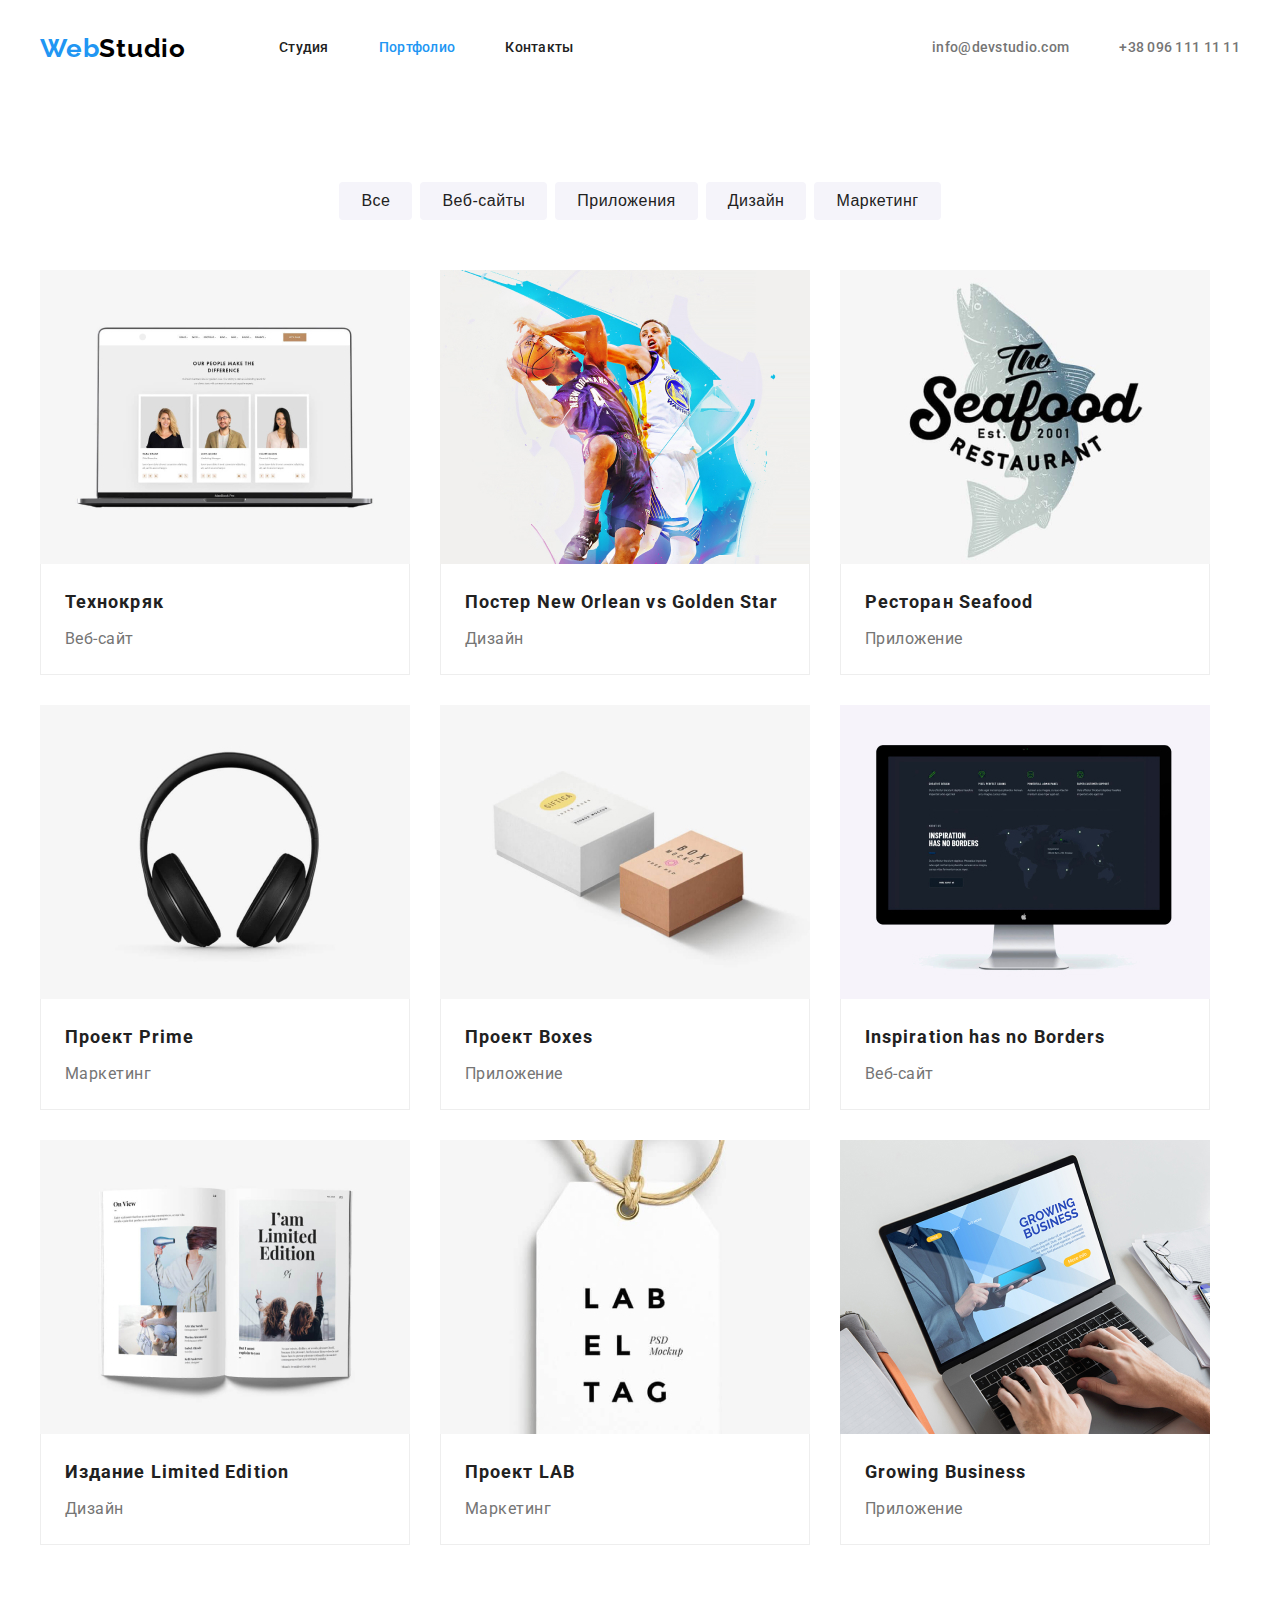
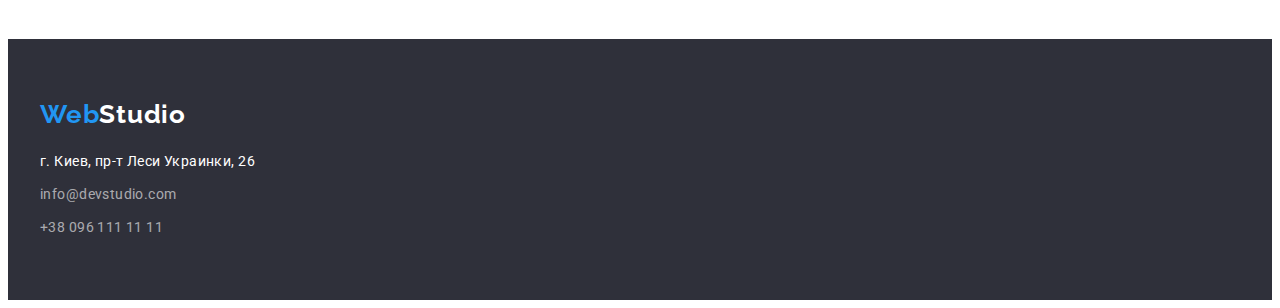
==== portfolio.html @ 3b8f2c36 "Добавляет HTML, CSS" ====
<!DOCTYPE html>
<html lang="ru">

<head>
    <meta charset="UTF-8">
    <meta name="viewport" content="width=device-width, initial-scale=1.0">
    <title>Студия</title>
    <link rel="stylesheet" href="https://cdnjs.cloudflare.com/ajax/libs/modern-normalize/1.0.0/modern-normalize.min.css"
        integrity="sha512-ISS7cAi1PEhQ8jnbJpJZMd29NlhNj4AWYyLOSp2CE/CsHxTCu+r+t0D2yoJudVrd0/8fTVPUVDzY5Tvli75u/g=="
        crossorigin="anonymous" />
    <link rel="preconnect" href="https://fonts.gstatic.com">
    <link href="https://fonts.googleapis.com/css2?family=Raleway:wght@700&family=Roboto:wght@400;500;700;900&display=swap"
        rel="stylesheet">
    <link rel="stylesheet" href="./style/style.css">
</head>

<body>
    <header class="header">
        <div class="container header-main">
            <!-- Навигация -->
            <nav class="menu">
                <a href="#" lang="en" class="logo"><span>Web</span>Studio</a>
                <ul class="site-nav list-no-style">
                    <li class="site-nav-item"><a href="./index.html" class="link">Студия</a></li>
                    <li class="site-nav-item"><a href="./portfolio.html" class="link link-visited">Портфолио</a></li>
                    <li class="site-nav-item"><a href="#" class="link">Контакты</a></li>
                </ul>
            </nav>
            <!-- Контакты -->
            <ul class="contacts-nav list-no-style">
                <li><a href="mailto:info@devstudio.com">info@devstudio.com</a></li>
                <li><a href="tel:+380961111111">+38 096 111 11 11</a></li>
            </ul>
        </div>
    </header>
    <main>
        <section class="portfolio">
            <div class="container">
                <h1 hidden>Портфолио</h1>
                <ul class="list-no-style portfolio-items">
                    <li class="portfolio-items-button"><button type="button" class="portfolio-btn">Все</button></li>
                    <li class="portfolio-items-button"><button type="button" class="portfolio-btn">Веб-сайты</button></li>
                    <li class="portfolio-items-button"><button type="button" class="portfolio-btn">Приложения</button></li>
                    <li class="portfolio-items-button"><button type="button" class="portfolio-btn">Дизайн</button></li>
                    <li class="portfolio-items-button"><button type="button" class="portfolio-btn">Маркетинг</button></li>
                </ul>
                <ul class="list-no-style portfolio-box">
                    <li class="portfolio-list">
                        <a href="#">
                            <img src="./images/portfolio/portfolio-1.jpg" alt="Технокряк" width="370" height="294">
                            <div class="portfolio-box-aside">
                                <h2 class="portfolio-list-title">Технокряк</h2>
                                <p class="portfolio-list-text">Веб-сайт</p>
                            </div>
                        </a>
                    </li>
                    <li class="portfolio-list">
                        <a href="#">
                            <img src="./images/portfolio/portfolio-2.jpg" alt="Постер New Orlean vs Golden Star" width="370" height="294">
                            <div class="portfolio-box-aside">
                                <h2 class="portfolio-list-title">Постер New Orlean vs Golden Star</h2>
                                <p class="portfolio-list-text">Дизайн</p>
                            </div>
                        </a>
                    </li>
                    <li class="portfolio-list">
                        <a href="#">
                            <img src="./images/portfolio/portfolio-3.jpg" alt="Ресторан Seafood" width="370" height="294">
                            <div class="portfolio-box-aside">
                                <h2 class="portfolio-list-title">Ресторан Seafood</h2>
                                <p class="portfolio-list-text">Приложение</p>
                            </div>
                        </a>
                    </li>
                    <li class="portfolio-list">
                        <a href="#">
                            <img src="./images/portfolio/portfolio-4.jpg" alt="Проект Prime" width="370" height="294">
                            <div class="portfolio-box-aside">
                                <h2 class="portfolio-list-title">Проект Prime</h2>
                                <p class="portfolio-list-text">Маркетинг</p>
                            </div>
                        </a>
                    </li>
                    <li class="portfolio-list">
                        <a href="#">
                            <img src="./images/portfolio/portfolio-5.jpg" alt="Проект Boxes" width="370" height="294">
                            <div class="portfolio-box-aside">
                                <h2 class="portfolio-list-title">Проект Boxes</h2>
                                <p class="portfolio-list-text">Приложение</p>
                            </div>
                        </a>
                    </li>
                    <li class="portfolio-list">
                        <a href="#">
                            <img src="./images/portfolio/portfolio-6.jpg" alt="Inspiration has no Borders" width="370" height="294">
                            <div class="portfolio-box-aside">
                                <h2 class="portfolio-list-title">Inspiration has no Borders</h2>
                                <p class="portfolio-list-text">Веб-сайт</p>
                            </div>
                        </a>
                    </li>
                    <li class="portfolio-list">
                        <a href="#">
                            <img src="./images/portfolio/portfolio-7.jpg" alt="Издание Limited Edition" width="370" height="294">
                            <div class="portfolio-box-aside">
                                <h2 class="portfolio-list-title">Издание Limited Edition</h2>
                                <p class="portfolio-list-text">Дизайн</p>
                            </div>
                        </a>
                    </li>
                    <li class="portfolio-list">
                        <a href="#">
                            <img src="./images/portfolio/portfolio-8.jpg" alt="Проект LAB" width="370" height="294">
                            <div class="portfolio-box-aside">
                                <h2 class="portfolio-list-title">Проект LAB</h2>
                                <p class="portfolio-list-text">Маркетинг</p>
                            </div>
                        </a>
                    </li>
                    <li class="portfolio-list">
                        <a href="#">
                            <img src="./images/portfolio/portfolio-9.jpg" alt="Growing Business" width="370" height="294">
                            <div class="portfolio-box-aside">
                                <h2 class="portfolio-list-title">Growing Business</h2>
                                <p class="portfolio-list-text">Приложение</p>
                            </div>
                        </a>
                    </li>
                </ul>
            </div>
        </section>
    </main>
    <footer class="footer">
        <div class="container">
            <a href="#" lang="en" class="logo logo-white"><span>Web</span>Studio</a>
            <!-- контакты -->
            <address class="address">г. Киев, пр-т Леси Украинки, 26</address>
            <ul class="footer-contacts list-no-style">
                <li><a href="mailto:info@devstudio.com">info@devstudio.com</a></li>
                <li><a href="tel:+380961111111">+38 096 111 11 11</a></li>
            </ul>
        </div>
    </footer>
</body>

</html>
---- style/style.css ----
/* цвет вторичного текста #212121;*/
/* цвет основного текста #757575; */
/* цвет акцент #2196F3; */
/* Черный #000000 */
/* Белый #FFFFFF; */
/* контакты в подвале rgba(255, 255, 255, 0.6); */
/* основной цвет фона #E5E5E5; */
/* вторичный цвет фона #F5F4FA;*/
/* цвет фона подвала и банера #2F303A; */
:root {
  --hover-color: #2196f3;
  --text-color: #757575;
  --main-background-color: #ffffff;
  --logo-color: #000000;
  --title-color: #212121;
  --color-white: #ffffff;
  --banner-background-color: #2f303a;
  --commands-background-color: #f5f4fa;
  --footer-contacts-color: rgba(255, 255, 255, 0.6);
  --portfolio-item-border-color: #eeeeee;
  --main-family: 'Roboto', sans-serif;
  --logo-faily: 'Raleway', sans-serif;
}
/* -------------------------COMPONENTS------------------------- */
body {
  font-family: var(--main-family);
  font-style: normal;
  font-weight: 400;
  font-size: 14px;
  line-height: 1.71;
  letter-spacing: 0.03em;
  color: var(--text-color);
  background-color: var(--main-background-color);
}
.list-no-style {
  list-style: none;
  margin: 0;
  padding: 0;
}
a {
  text-decoration: none;
}

.container {
  width: 1200px;
  margin-right: auto;
  margin-left: auto;
  padding-left: 15px;
  padding-right: 15px;
}

img {
  display: block;
  max-width: 100%;
  height: auto;
}
/* -------------------------/COMPONENTS------------------------- */

/* -------------------------HEADER------------------------------ */
/* -----header-components----- */
.menu,
.site-nav,
.header-main {
  display: flex;
}
.header-main {
  justify-content: space-between;
  align-items: center;
}
.header-main .menu {
  align-items: center;
}
.site-nav .site-nav-item:not(:last-child) {
  margin-right: 50px;
}
/* -----/header-components----- */
/* ------site logo------ */
.logo {
  margin-right: 93px;

  font-family: var(--logo-faily);
  font-weight: 700;
  font-size: 26px;
  line-height: 1.19;
  letter-spacing: 0.03em;
  color: var(--logo-color);
}
.logo span {
  color: var(--hover-color);
}

/* ------site nav------*/
.site-nav .link {
  display: block;
  color: var(--title-color);
}
.contacts-nav {
  display: flex;
}
.contacts-nav li:not(:last-child) {
  margin-right: 50px;
}
.site-nav .link,
.contacts-nav a {
  padding: 32px 0;
  font-weight: 500;
  line-height: 1.14;
  letter-spacing: 0.02em;
}

.site-nav .link:hover,
.site-nav .link:active,
.site-nav .link:focus {
  color: var(--hover-color);
}

.site-nav .link-visited {
  color: var(--hover-color);
}

/* -----style contacts----- */
.contacts-nav a {
  color: var(--text-color);
}

.contacts-nav a:hover,
.contacts-nav a:active,
.contacts-nav a:focus {
  color: var(--hover-color);
}

/* -------------------------/HEADER------------------------------ */

/* -------------------------STUDIO------------------------------- */
/* -----banner----- */
.banner {
  padding: 200px 0;
  background-color: var(--banner-background-color);
  text-align: center;
}

.banner .container-content {
  max-width: 696px;
  margin-right: auto;
  margin-left: auto;
}
.banner-title {
  margin-top: 0;
  margin-bottom: 30px;

  font-weight: 900;
  font-size: 44px;
  line-height: 1.36;
  letter-spacing: 0.06em;
  text-transform: uppercase;
  color: var(--color-white);
}

.banner-btn {
  width: 200px;
  height: 50px;
  border-radius: 4px;
  box-shadow: 0px 4px 4px rgba(0, 0, 0, 0.15);
  border-color: transparent;

  font-weight: 700;
  font-size: 16px;
  line-height: 1.88;
  text-align: center;
  letter-spacing: 0.06em;
  color: var(--color-white);
  background-color: var(--hover-color);
}

/* -----преимущества----- */
.advantages {
  padding: 94px 0;
}
.advantages-list {
  display: flex;
  justify-content: space-between;
}
.advantages-list li {
  width: 270px;
}
.advantages h3 {
  margin-top: 0;
  margin-bottom: 10;

  font-weight: 700;
  font-size: 14px;
  line-height: 1.14;
  letter-spacing: 0.03em;
  text-transform: uppercase;
  color: var(--title-color);
}
.advantages p {
  margin-bottom: 0;
  margin-top: 0;
  color: var(--text-color);
}

/* -----чем занимаемся----- */
.lessons {
  padding-bottom: 94px;
}
.lessons-title,
.comands-title {
  margin-top: 0;
  margin-bottom: 50px;

  font-weight: 700;
  font-size: 36px;
  line-height: 1.17;
  text-align: center;
  letter-spacing: 0.03em;
  color: var(--title-color);
}
.lessons-site {
  display: flex;
  justify-content: space-between;
}

/* -----commands (команда)----- */
.comands {
  padding-bottom: 94px;
  padding-top: 94px;
  background-color: var(--commands-background-color);
}
.comands .comands-list {
  display: flex;
  justify-content: space-between;
}
.comands .comands-list > li {
  box-shadow: 0px 1px 3px rgba(0, 0, 0, 0.12), 0px 1px 1px rgba(0, 0, 0, 0.14),
    0px 2px 1px rgba(0, 0, 0, 0.2);
  border-radius: 4px;
  background: var(--color-white);
}

.comands .commands-container {
  padding: 30px;
  text-align: center;
}

.comands h3 {
  font-weight: 500;
  color: var(--title-color);
}
.comands h3,
.comands p {
  margin-top: 0;
  margin-bottom: 0;

  font-size: 16px;
  line-height: 1.19;
  letter-spacing: 0.03em;
}
.comands .subtitle {
  margin-bottom: 10px;
}
/* -------------------------/STUDIO------------------------------- */

/* ------------------------PORTFOLIO------------------------------ */
/* ----portfolio-companents----- */
.portfolio {
  padding: 94px 0;
}
.portfolio .portfolio-items {
  display: flex;
  justify-content: center;
  margin-bottom: 50px;
}

/* ---------portfolio button--------- */
.portfolio .portfolio-items-button:not(:last-child) {
  margin-right: 8px;
}
.portfolio .portfolio-btn {
  padding: 6px 22px;
  border-radius: 4px;
  border: var(--commands-background-color);

  font-style: normal;
  font-weight: 500;
  font-size: 16px;
  line-height: 1.63;
  letter-spacing: 0.03em;
  color: var(--title-color);
  background-color: var(--commands-background-color);
}
.portfolio .portfolio-btn:hover,
.portfolio .portfolio-btn:active,
.portfolio .portfolio-btn:focus {
  background-color: var(--hover-color);
  color: var(--color-white);
  border: var(--hover-color);
  box-shadow: 0px 3px 1px rgba(0, 0, 0, 0.1), 0px 1px 2px rgba(0, 0, 0, 0.08),
    0px 2px 2px rgba(0, 0, 0, 0.12);
}
/* ---------portfolio list ---------*/
.portfolio-box {
  display: flex;
  flex-wrap: wrap;
  margin: -15px;
}
.portfolio-list a {
  display: block;
}

.portfolio-box .portfolio-list {
  width: 370px;
  margin: 15px;
}
.portfolio-box-aside {
  padding: 20px 24px;
  border: 1px solid var(--portfolio-item-border-color);
  border-top: transparent;
}

.portfolio .portfolio-list-title {
  margin: 0 0 4px;

  font-weight: 700;
  font-size: 18px;
  line-height: 2;
  letter-spacing: 0.06em;
  color: var(--title-color);
}
.portfolio .portfolio-list-text {
  margin-top: 0;
  margin-bottom: 0;

  font-size: 16px;
  line-height: 1.88;
  letter-spacing: 0.03em;
  color: var(--text-color);
}
/* ------------------------/PORTFOLIO------------------------------ */

/* ----------------------------FOOTER---------------------------- */
.footer {
  padding-top: 60px;
  padding-bottom: 60px;
  background-color: var(--banner-background-color);
}
.footer .logo-white {
  display: inline-block;
  margin-bottom: 20px;
  color: var(--color-white);
}

.footer .address {
  margin-bottom: 9px;
  font-style: normal;
  color: var(--color-white);
}

.footer-contacts li:not(:last-child) {
  margin-bottom: 9px;
  display: inline-block;
}

.footer-contacts a {
  color: var(--footer-contacts-color);
}
.footer-contacts a:hover,
.footer-contacts a:focus,
.footer-contacts a:visited {
  color: var(--hover-color);
}
/* ----------------------------FOOTER--------------------------- */
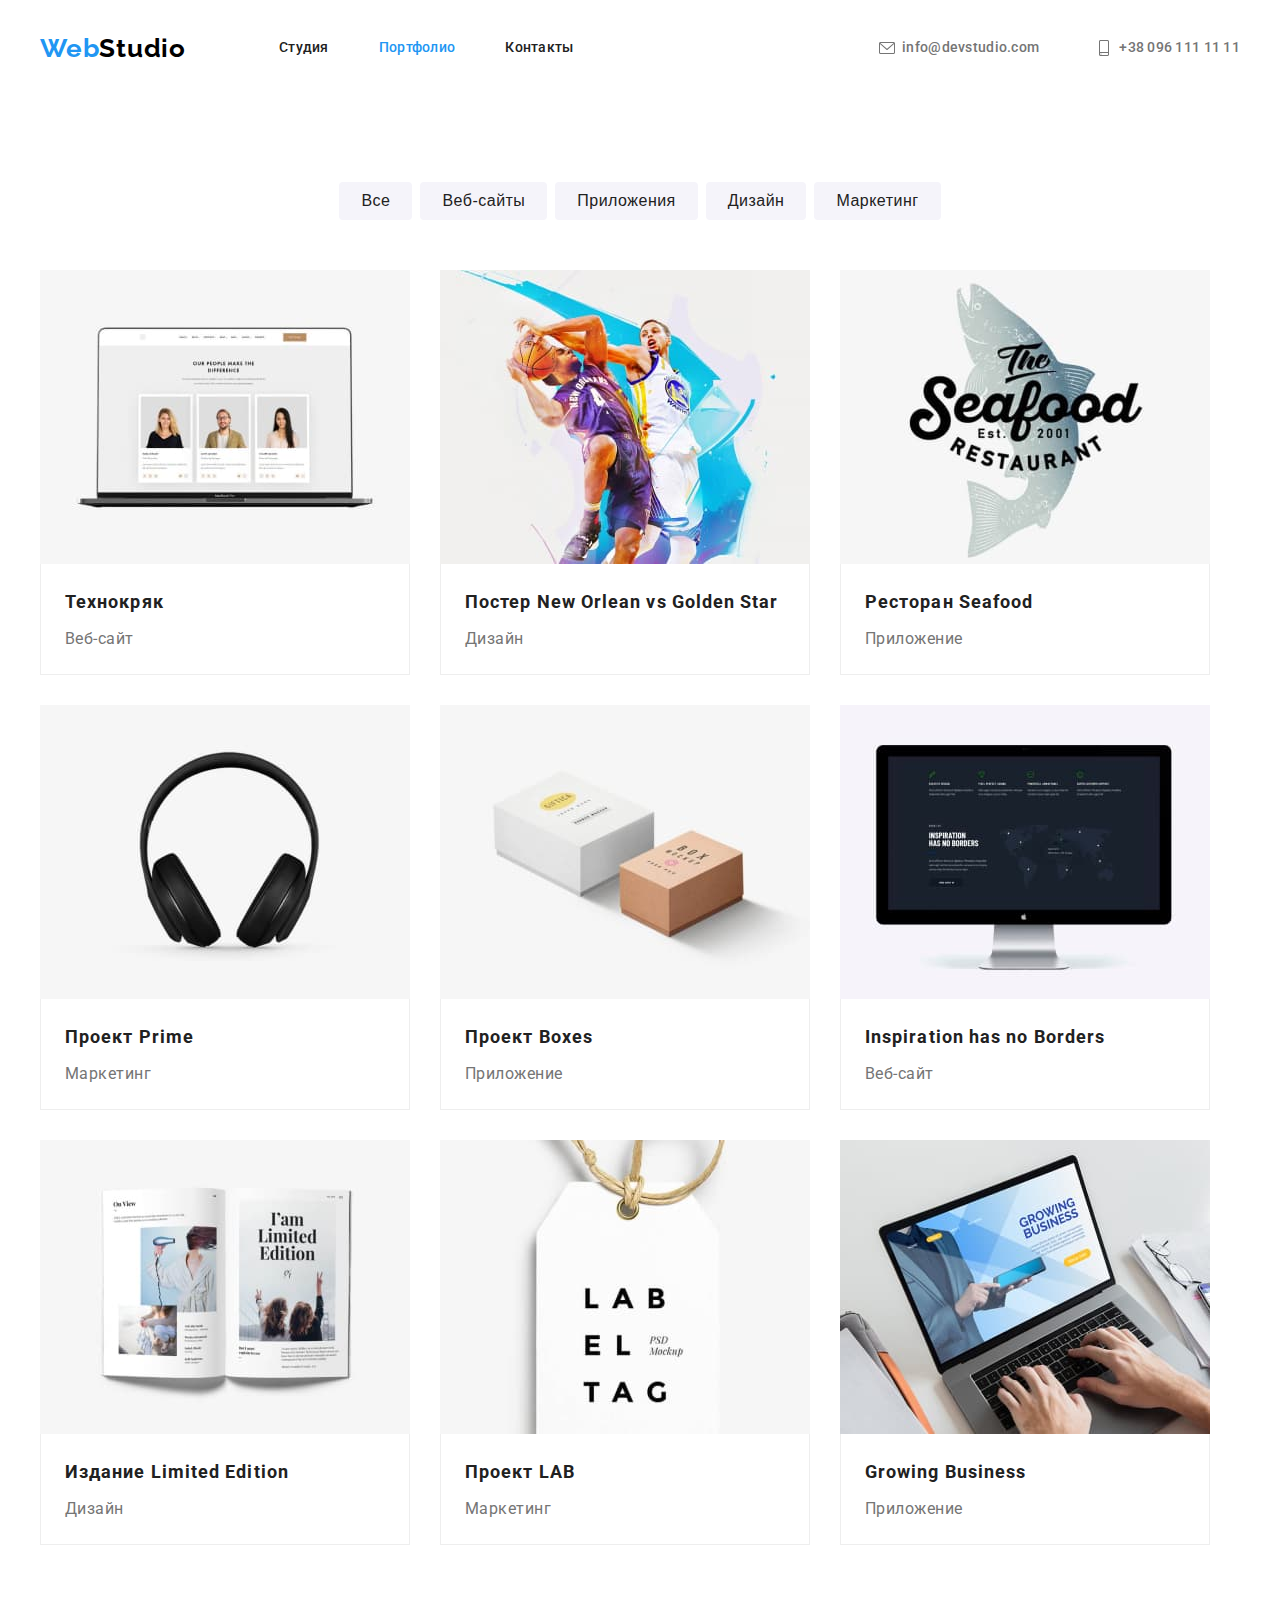
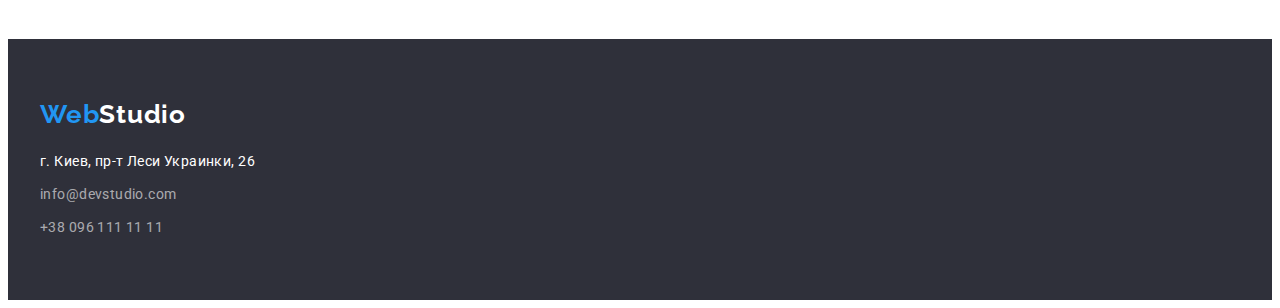
==== commit 58fbd0b4: "генерирует иконки, добавляет иконки в шапке" ====
--- a/portfolio.html
+++ b/portfolio.html
@@ -28,8 +28,20 @@
             </nav>
             <!-- Контакты -->
             <ul class="contacts-nav list-no-style">
-                <li><a href="mailto:info@devstudio.com">info@devstudio.com</a></li>
-                <li><a href="tel:+380961111111">+38 096 111 11 11</a></li>
+                <li>
+                    <a href="mailto:info@devstudio.com">
+                        <svg class="contacts-icon">
+                            <use href="./images/decoration/icons/symbol-defs.svg#icon-envelope"></use>
+                        </svg>info@devstudio.com
+                    </a>
+                </li>
+                <li>
+                    <a href="tel:+380961111111">
+                        <svg class="contacts-icon">
+                            <use href="./images/decoration/icons/symbol-defs.svg#icon-smartphone"></use>
+                        </svg>
+                        +38 096 111 11 11</a>
+                </li>
             </ul>
         </div>
     </header>
--- a/style/style.css
+++ b/style/style.css
@@ -14,7 +14,8 @@
   --logo-color: #000000;
   --title-color: #212121;
   --color-white: #ffffff;
-  --banner-background-color: #2f303a;
+  --banner-background-color: #c4c4c4;
+  --footer-background-color: #2f303a;
   --commands-background-color: #f5f4fa;
   --footer-contacts-color: rgba(255, 255, 255, 0.6);
   --portfolio-item-border-color: #eeeeee;
@@ -54,6 +55,7 @@
   max-width: 100%;
   height: auto;
 }
+
 /* -------------------------/COMPONENTS------------------------- */
 
 /* -------------------------HEADER------------------------------ */
@@ -120,13 +122,23 @@
 
 /* -----style contacts----- */
 .contacts-nav a {
+  display: flex;
+  align-items: center;
   color: var(--text-color);
+  fill: var(--text-color);
 }
 
 .contacts-nav a:hover,
 .contacts-nav a:active,
 .contacts-nav a:focus {
   color: var(--hover-color);
+  fill: var(--hover-color);
+}
+
+.contacts-icon {
+  width: 30px;
+  height: 16px;
+  fill: inherit;
 }
 
 /* -------------------------/HEADER------------------------------ */
@@ -135,7 +147,20 @@
 /* -----banner----- */
 .banner {
   padding: 200px 0;
+  height: 600px;
+  max-width: 1600px;
+  margin-right: auto;
+  margin-left: auto;
   background-color: var(--banner-background-color);
+  background-image: linear-gradient(
+      to right,
+      rgba(47, 48, 58, 40%),
+      rgba(47, 48, 58, 40%)
+    ),
+    url(../images/decoration/banner.jpg);
+  background-repeat: no-repeat;
+  background-position: center;
+  background-size: cover;
   text-align: center;
 }
 
@@ -173,6 +198,24 @@
 }
 
 /* -----преимущества----- */
+
+.advantages-item-box {
+  display: flex;
+  justify-content: center;
+  align-items: center;
+  width: 270px;
+  height: 120px;
+  margin-bottom: 30px;
+  background-color: var(--commands-background-color);
+  border-radius: 4px;
+}
+.advantages-item-box svg {
+  display: block;
+}
+.advantages-icons {
+  width: 70px;
+  height: 70px;
+}
 .advantages {
   padding: 94px 0;
 }
@@ -205,7 +248,8 @@
   padding-bottom: 94px;
 }
 .lessons-title,
-.comands-title {
+.comands-title,
+.clients-title {
   margin-top: 0;
   margin-bottom: 50px;
 
@@ -258,6 +302,12 @@
 }
 .comands .subtitle {
   margin-bottom: 10px;
+}
+
+/* -----clients----- */
+.clients {
+  padding-bottom: 94px;
+  padding-top: 94px;
 }
 /* -------------------------/STUDIO------------------------------- */
 
@@ -342,7 +392,7 @@
 .footer {
   padding-top: 60px;
   padding-bottom: 60px;
-  background-color: var(--banner-background-color);
+  background-color: var(--footer-background-color);
 }
 .footer .logo-white {
   display: inline-block;
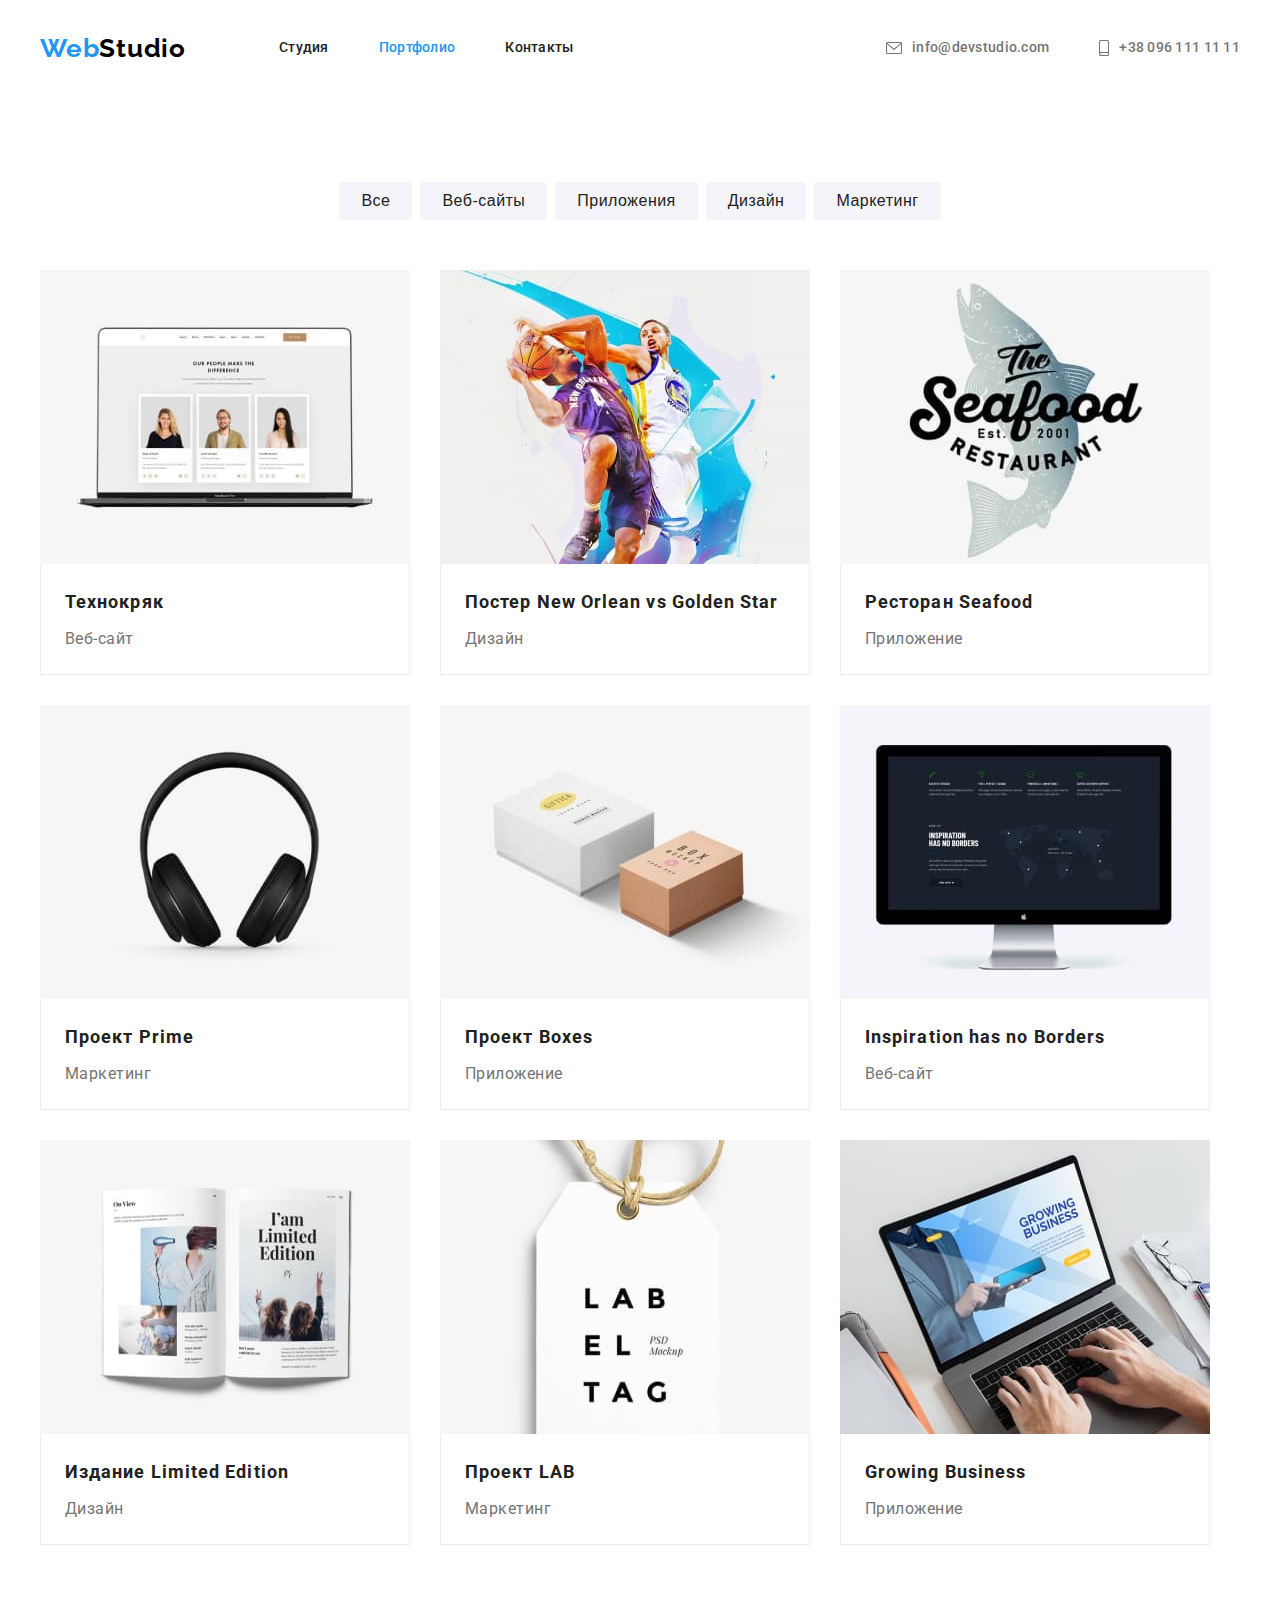
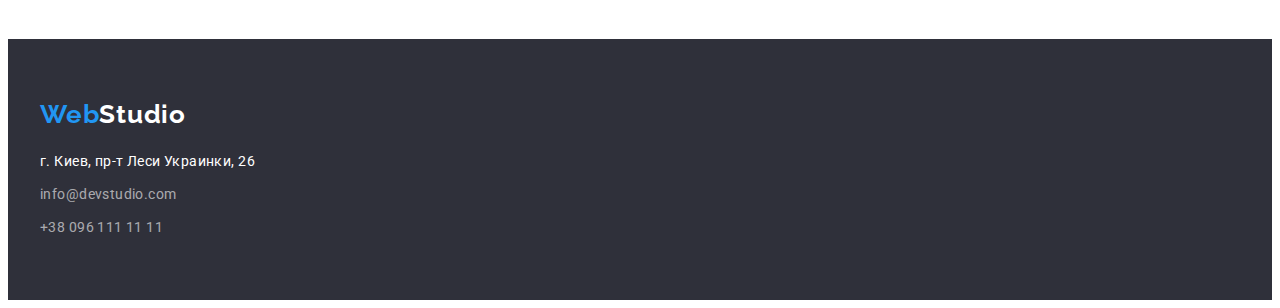
==== commit 771a9cc4: "добавляет иконки" ====
--- a/portfolio.html
+++ b/portfolio.html
@@ -30,17 +30,17 @@
             <ul class="contacts-nav list-no-style">
                 <li>
                     <a href="mailto:info@devstudio.com">
-                        <svg class="contacts-icon">
+                        <svg class="contacts-icon icon-envelope">
                             <use href="./images/decoration/icons/symbol-defs.svg#icon-envelope"></use>
                         </svg>info@devstudio.com
                     </a>
                 </li>
                 <li>
                     <a href="tel:+380961111111">
-                        <svg class="contacts-icon">
+                        <svg class="contacts-icon icon-smartphone">
                             <use href="./images/decoration/icons/symbol-defs.svg#icon-smartphone"></use>
-                        </svg>
-                        +38 096 111 11 11</a>
+                        </svg>+38 096 111 11 11
+                    </a>
                 </li>
             </ul>
         </div>
--- a/style/style.css
+++ b/style/style.css
@@ -19,6 +19,7 @@
   --commands-background-color: #f5f4fa;
   --footer-contacts-color: rgba(255, 255, 255, 0.6);
   --portfolio-item-border-color: #eeeeee;
+  --icons-color: #afb1b8;
   --main-family: 'Roboto', sans-serif;
   --logo-faily: 'Raleway', sans-serif;
 }
@@ -66,7 +67,6 @@
   display: flex;
 }
 .header-main {
-  justify-content: space-between;
   align-items: center;
 }
 .header-main .menu {
@@ -79,7 +79,6 @@
 /* ------site logo------ */
 .logo {
   margin-right: 93px;
-
   font-family: var(--logo-faily);
   font-weight: 700;
   font-size: 26px;
@@ -98,6 +97,7 @@
 }
 .contacts-nav {
   display: flex;
+  margin-left: auto;
 }
 .contacts-nav li:not(:last-child) {
   margin-right: 50px;
@@ -122,25 +122,29 @@
 
 /* -----style contacts----- */
 .contacts-nav a {
-  display: flex;
+  display: inline-flex;
   align-items: center;
   color: var(--text-color);
-  fill: var(--text-color);
 }
 
 .contacts-nav a:hover,
 .contacts-nav a:active,
 .contacts-nav a:focus {
   color: var(--hover-color);
-  fill: var(--hover-color);
 }
 
 .contacts-icon {
-  width: 30px;
+  margin-right: 10px;
+  fill: currentColor;
+}
+.icon-envelope {
+  width: 16px;
+  height: 12px;
+}
+.icon-smartphone {
+  width: 10px;
   height: 16px;
-  fill: inherit;
-}
-
+}
 /* -------------------------/HEADER------------------------------ */
 
 /* -------------------------STUDIO------------------------------- */
@@ -283,7 +287,7 @@
 }
 
 .comands .commands-container {
-  padding: 30px;
+  padding: 30px 32px;
   text-align: center;
 }
 
@@ -291,17 +295,45 @@
   font-weight: 500;
   color: var(--title-color);
 }
+
 .comands h3,
 .comands p {
   margin-top: 0;
-  margin-bottom: 0;
-
+  margin-bottom: 16px;
   font-size: 16px;
   line-height: 1.19;
   letter-spacing: 0.03em;
 }
+
 .comands .subtitle {
   margin-bottom: 10px;
+}
+
+/* --commands-list-icon-- */
+.commands-container .commands-list-icon {
+  display: flex;
+  flex-direction: row;
+  justify-content: space-between;
+}
+
+.commands-icon a {
+  display: flex;
+  justify-content: center;
+  align-items: center;
+  width: 44px;
+  height: 44px;
+  border-radius: 50%;
+  color: var(--icons-color);
+}
+
+.commands-icon a:hover {
+  background-color: var(--hover-color);
+  color: var(--color-white);
+}
+.commands-icon .icon-svg {
+  width: 20px;
+  height: 20px;
+  fill: currentColor;
 }
 
 /* -----clients----- */
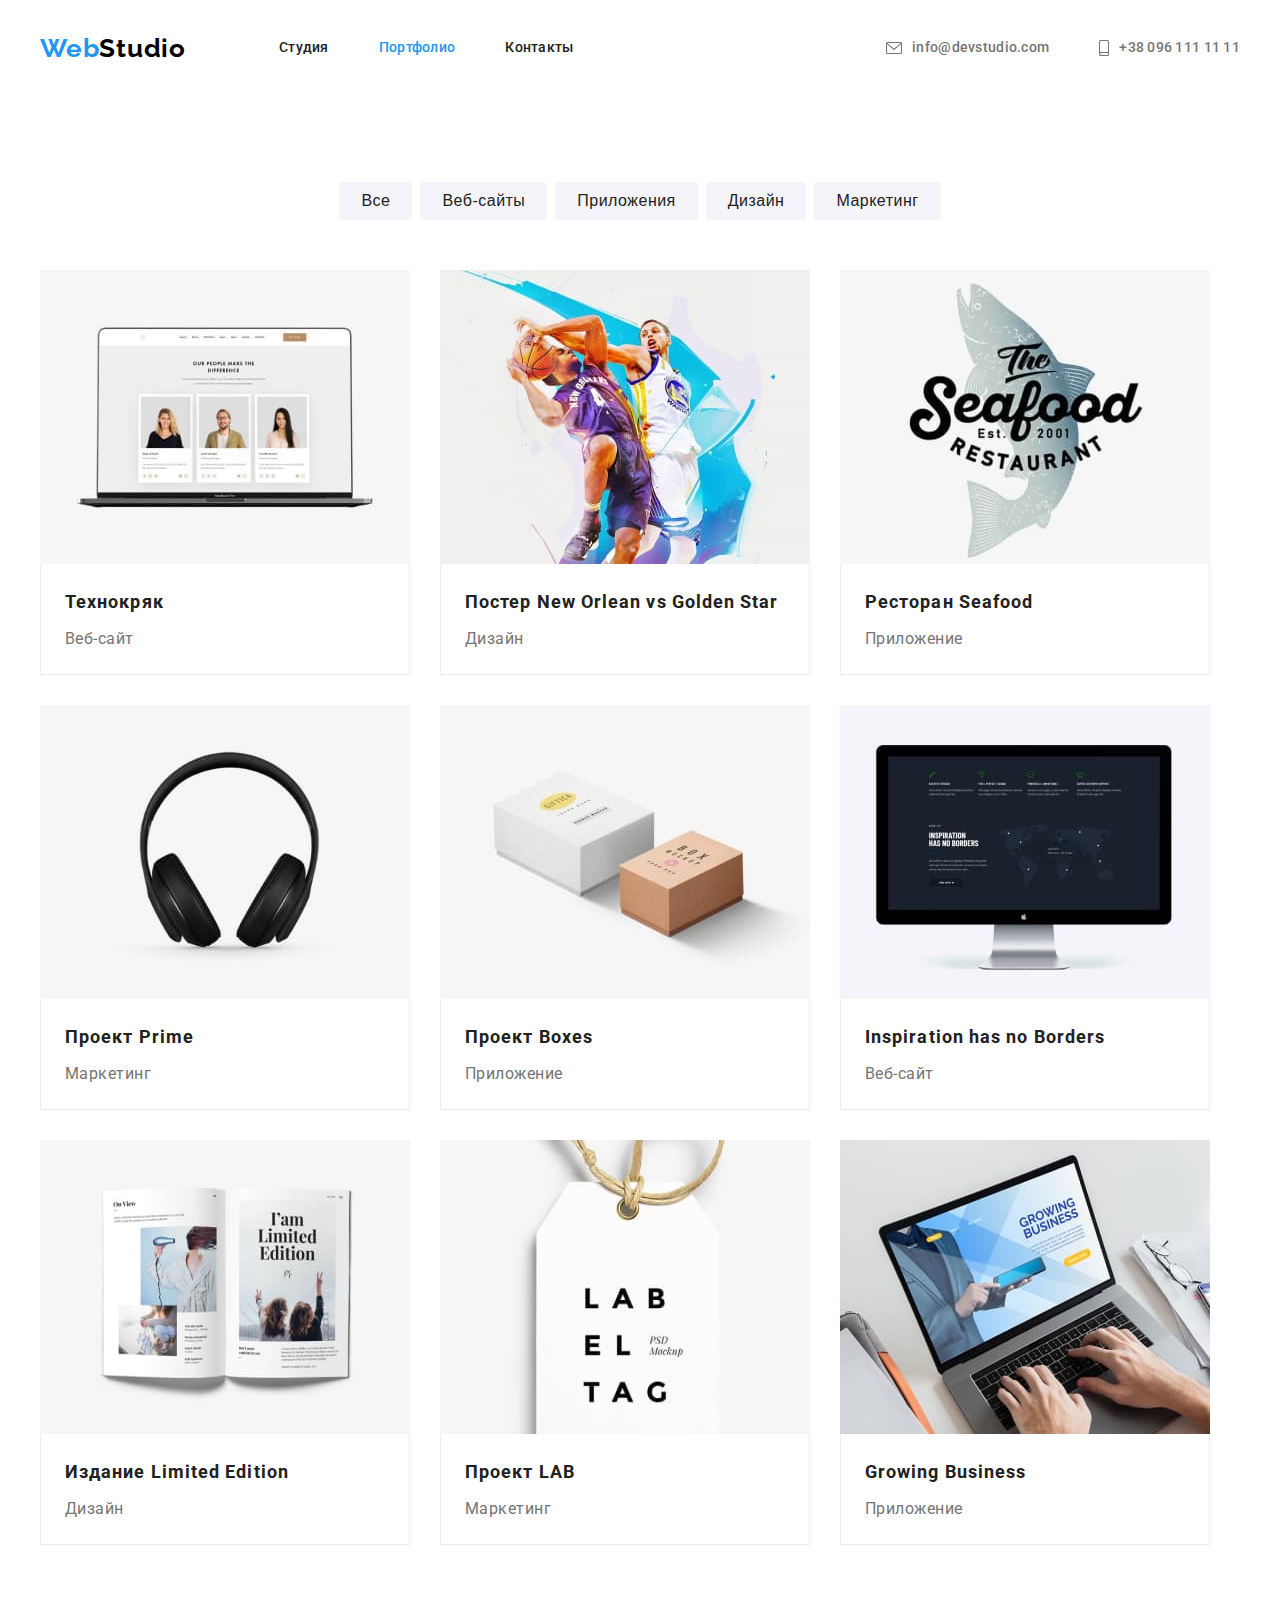
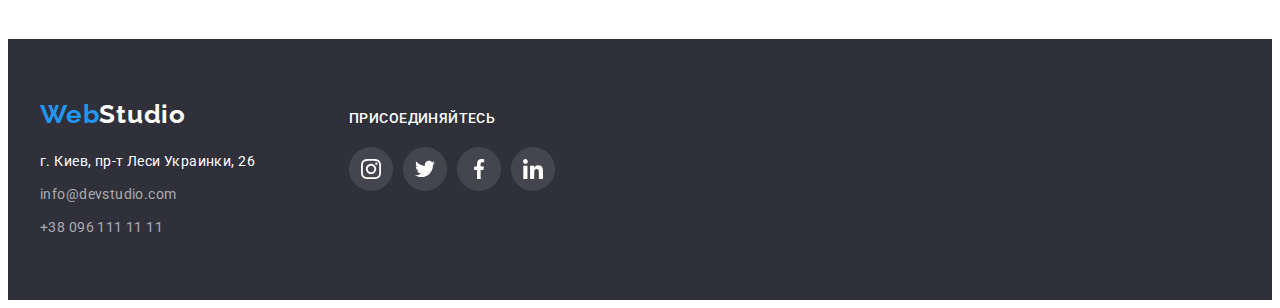
==== commit 89e83fa1: "Добавляет конки и тень рамки в портфолио" ====
--- a/portfolio.html
+++ b/portfolio.html
@@ -58,7 +58,7 @@
                 </ul>
                 <ul class="list-no-style portfolio-box">
                     <li class="portfolio-list">
-                        <a href="#">
+                        <a href="#" class="portfolio-box-link">
                             <img src="./images/portfolio/portfolio-1.jpg" alt="Технокряк" width="370" height="294">
                             <div class="portfolio-box-aside">
                                 <h2 class="portfolio-list-title">Технокряк</h2>
@@ -67,7 +67,7 @@
                         </a>
                     </li>
                     <li class="portfolio-list">
-                        <a href="#">
+                        <a href="#" class="portfolio-box-link">
                             <img src="./images/portfolio/portfolio-2.jpg" alt="Постер New Orlean vs Golden Star" width="370" height="294">
                             <div class="portfolio-box-aside">
                                 <h2 class="portfolio-list-title">Постер New Orlean vs Golden Star</h2>
@@ -76,7 +76,7 @@
                         </a>
                     </li>
                     <li class="portfolio-list">
-                        <a href="#">
+                        <a href="#" class="portfolio-box-link">
                             <img src="./images/portfolio/portfolio-3.jpg" alt="Ресторан Seafood" width="370" height="294">
                             <div class="portfolio-box-aside">
                                 <h2 class="portfolio-list-title">Ресторан Seafood</h2>
@@ -85,7 +85,7 @@
                         </a>
                     </li>
                     <li class="portfolio-list">
-                        <a href="#">
+                        <a href="#" class="portfolio-box-link">
                             <img src="./images/portfolio/portfolio-4.jpg" alt="Проект Prime" width="370" height="294">
                             <div class="portfolio-box-aside">
                                 <h2 class="portfolio-list-title">Проект Prime</h2>
@@ -94,7 +94,7 @@
                         </a>
                     </li>
                     <li class="portfolio-list">
-                        <a href="#">
+                        <a href="#" class="portfolio-box-link">
                             <img src="./images/portfolio/portfolio-5.jpg" alt="Проект Boxes" width="370" height="294">
                             <div class="portfolio-box-aside">
                                 <h2 class="portfolio-list-title">Проект Boxes</h2>
@@ -103,7 +103,7 @@
                         </a>
                     </li>
                     <li class="portfolio-list">
-                        <a href="#">
+                        <a href="#" class="portfolio-box-link">
                             <img src="./images/portfolio/portfolio-6.jpg" alt="Inspiration has no Borders" width="370" height="294">
                             <div class="portfolio-box-aside">
                                 <h2 class="portfolio-list-title">Inspiration has no Borders</h2>
@@ -112,7 +112,7 @@
                         </a>
                     </li>
                     <li class="portfolio-list">
-                        <a href="#">
+                        <a href="#" class="portfolio-box-link">
                             <img src="./images/portfolio/portfolio-7.jpg" alt="Издание Limited Edition" width="370" height="294">
                             <div class="portfolio-box-aside">
                                 <h2 class="portfolio-list-title">Издание Limited Edition</h2>
@@ -121,7 +121,7 @@
                         </a>
                     </li>
                     <li class="portfolio-list">
-                        <a href="#">
+                        <a href="#" class="portfolio-box-link">
                             <img src="./images/portfolio/portfolio-8.jpg" alt="Проект LAB" width="370" height="294">
                             <div class="portfolio-box-aside">
                                 <h2 class="portfolio-list-title">Проект LAB</h2>
@@ -130,7 +130,7 @@
                         </a>
                     </li>
                     <li class="portfolio-list">
-                        <a href="#">
+                        <a href="#" class="portfolio-box-link">
                             <img src="./images/portfolio/portfolio-9.jpg" alt="Growing Business" width="370" height="294">
                             <div class="portfolio-box-aside">
                                 <h2 class="portfolio-list-title">Growing Business</h2>
@@ -143,14 +143,49 @@
         </section>
     </main>
     <footer class="footer">
-        <div class="container">
-            <a href="#" lang="en" class="logo logo-white"><span>Web</span>Studio</a>
-            <!-- контакты -->
-            <address class="address">г. Киев, пр-т Леси Украинки, 26</address>
-            <ul class="footer-contacts list-no-style">
-                <li><a href="mailto:info@devstudio.com">info@devstudio.com</a></li>
-                <li><a href="tel:+380961111111">+38 096 111 11 11</a></li>
-            </ul>
+        <div class="container footer-box">
+            <div class="footer-box-contacts">
+                <a href="#" lang="en" class="logo logo-white"><span>Web</span>Studio</a>
+                <!-- контакты -->
+                <address class="address">г. Киев, пр-т Леси Украинки, 26</address>
+                <ul class="footer-contacts list-no-style">
+                    <li><a href="mailto:info@devstudio.com">info@devstudio.com</a></li>
+                    <li><a href="tel:+380961111111">+38 096 111 11 11</a></li>
+                </ul>
+            </div>
+            <div class="footer-links">
+                <p class="footer-links-title">присоединяйтесь</p>
+                <ul class="list-no-style commands-list-icon">
+                    <li class="commands-icon">
+                        <a href="#" class="footer-list-icons">
+                            <svg class="icon-svg">
+                                <use href="./images/decoration/icons/symbol-defs.svg#icon-instagram"></use>
+                            </svg>
+                        </a>
+                    </li>
+                    <li class="commands-icon">
+                        <a href="#" class="footer-list-icons">
+                            <svg class="icon-svg">
+                                <use href="./images/decoration/icons/symbol-defs.svg#icon-twitter"></use>
+                            </svg>
+                        </a>
+                    </li>
+                    <li class="commands-icon">
+                        <a href="#" class="footer-list-icons">
+                            <svg class="icon-svg">
+                                <use href="./images/decoration/icons/symbol-defs.svg#icon-facebook"></use>
+                            </svg>
+                        </a>
+                    </li>
+                    <li class="commands-icon">
+                        <a href="#" class="footer-list-icons">
+                            <svg class="icon-svg">
+                                <use href="./images/decoration/icons/symbol-defs.svg#icon-linkedin"></use>
+                            </svg>
+                        </a>
+                    </li>
+                </ul>
+            </div>
         </div>
     </footer>
 </body>
--- a/style/style.css
+++ b/style/style.css
@@ -176,7 +176,6 @@
 .banner-title {
   margin-top: 0;
   margin-bottom: 30px;
-
   font-weight: 900;
   font-size: 44px;
   line-height: 1.36;
@@ -213,9 +212,7 @@
   background-color: var(--commands-background-color);
   border-radius: 4px;
 }
-.advantages-item-box svg {
-  display: block;
-}
+
 .advantages-icons {
   width: 70px;
   height: 70px;
@@ -233,7 +230,6 @@
 .advantages h3 {
   margin-top: 0;
   margin-bottom: 10;
-
   font-weight: 700;
   font-size: 14px;
   line-height: 1.14;
@@ -241,6 +237,7 @@
   text-transform: uppercase;
   color: var(--title-color);
 }
+
 .advantages p {
   margin-bottom: 0;
   margin-top: 0;
@@ -251,12 +248,12 @@
 .lessons {
   padding-bottom: 94px;
 }
+
 .lessons-title,
 .comands-title,
 .clients-title {
   margin-top: 0;
   margin-bottom: 50px;
-
   font-weight: 700;
   font-size: 36px;
   line-height: 1.17;
@@ -264,6 +261,7 @@
   letter-spacing: 0.03em;
   color: var(--title-color);
 }
+
 .lessons-site {
   display: flex;
   justify-content: space-between;
@@ -310,7 +308,7 @@
 }
 
 /* --commands-list-icon-- */
-.commands-container .commands-list-icon {
+.commands-list-icon {
   display: flex;
   flex-direction: row;
   justify-content: space-between;
@@ -326,7 +324,9 @@
   color: var(--icons-color);
 }
 
-.commands-icon a:hover {
+.commands-icon a:hover,
+.commands-icon a:focus,
+.commands-icon a:active {
   background-color: var(--hover-color);
   color: var(--color-white);
 }
@@ -341,6 +341,33 @@
   padding-bottom: 94px;
   padding-top: 94px;
 }
+
+.clients .clients-list {
+  display: flex;
+  justify-content: space-between;
+}
+
+.clients .clients-icon {
+  display: flex;
+  justify-content: center;
+  align-items: center;
+  width: 170px;
+  height: 90px;
+  border: 1px solid var(--icons-color);
+  border-radius: 4px;
+  color: var(--icons-color);
+}
+
+.clients .clients-icon:hover,
+.clients .clients-icon:focus,
+.clients .clients-icon:active {
+  color: var(--hover-color);
+  border-color: var(--hover-color);
+}
+
+.clients .clients-icon-svg {
+  fill: currentColor;
+}
 /* -------------------------/STUDIO------------------------------- */
 
 /* ------------------------PORTFOLIO------------------------------ */
@@ -355,14 +382,15 @@
 }
 
 /* ---------portfolio button--------- */
+
 .portfolio .portfolio-items-button:not(:last-child) {
   margin-right: 8px;
 }
+
 .portfolio .portfolio-btn {
   padding: 6px 22px;
   border-radius: 4px;
   border: var(--commands-background-color);
-
   font-style: normal;
   font-weight: 500;
   font-size: 16px;
@@ -371,6 +399,7 @@
   color: var(--title-color);
   background-color: var(--commands-background-color);
 }
+
 .portfolio .portfolio-btn:hover,
 .portfolio .portfolio-btn:active,
 .portfolio .portfolio-btn:focus {
@@ -386,8 +415,14 @@
   flex-wrap: wrap;
   margin: -15px;
 }
-.portfolio-list a {
+.portfolio-list .portfolio-box-link {
   display: block;
+}
+
+.portfolio-list .portfolio-box-link:hover,
+.portfolio-list .portfolio-box-link:focus {
+  box-shadow: 0px 1px 1px rgba(0, 0, 0, 0.12), 0px 4px 4px rgba(0, 0, 0, 0.06),
+    1px 4px 6px rgba(0, 0, 0, 0.16);
 }
 
 .portfolio-box .portfolio-list {
@@ -402,7 +437,6 @@
 
 .portfolio .portfolio-list-title {
   margin: 0 0 4px;
-
   font-weight: 700;
   font-size: 18px;
   line-height: 2;
@@ -412,7 +446,6 @@
 .portfolio .portfolio-list-text {
   margin-top: 0;
   margin-bottom: 0;
-
   font-size: 16px;
   line-height: 1.88;
   letter-spacing: 0.03em;
@@ -451,4 +484,34 @@
 .footer-contacts a:visited {
   color: var(--hover-color);
 }
+
+.footer .footer-box-contacts {
+  margin-right: 70px;
+}
+
+.footer-box {
+  display: flex;
+  align-items: baseline;
+}
+
+.footer-links .footer-links-title {
+  margin-top: 0;
+  margin-bottom: 20px;
+  font-style: normal;
+  font-weight: 500;
+  font-size: 14px;
+  line-height: 1.14;
+  letter-spacing: 0.03em;
+  text-transform: uppercase;
+  color: var(--color-white);
+}
+.footer-links .footer-list-icons {
+  color: var(--color-white);
+  background: rgba(255, 255, 255, 0.1);
+}
+
+.footer-links li:not(:last-child) {
+  margin-right: 10px;
+}
+
 /* ----------------------------FOOTER--------------------------- */
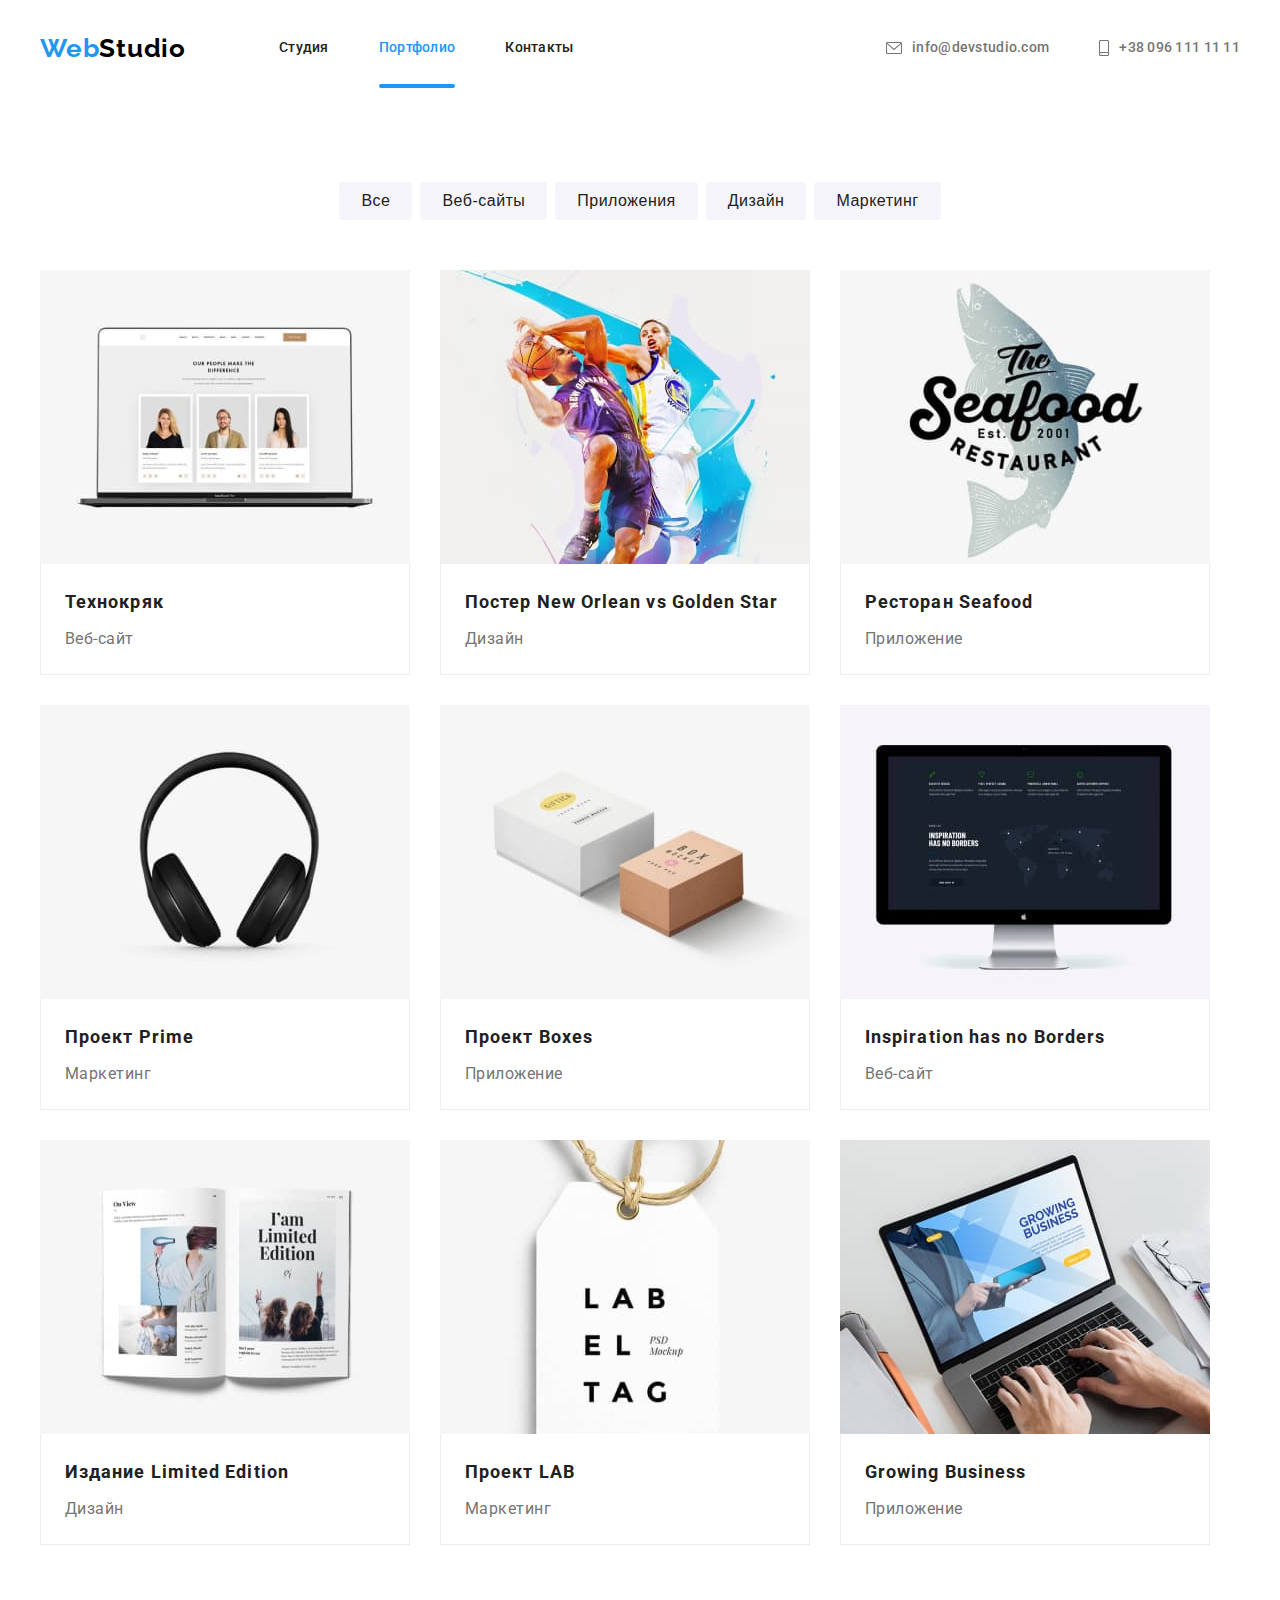
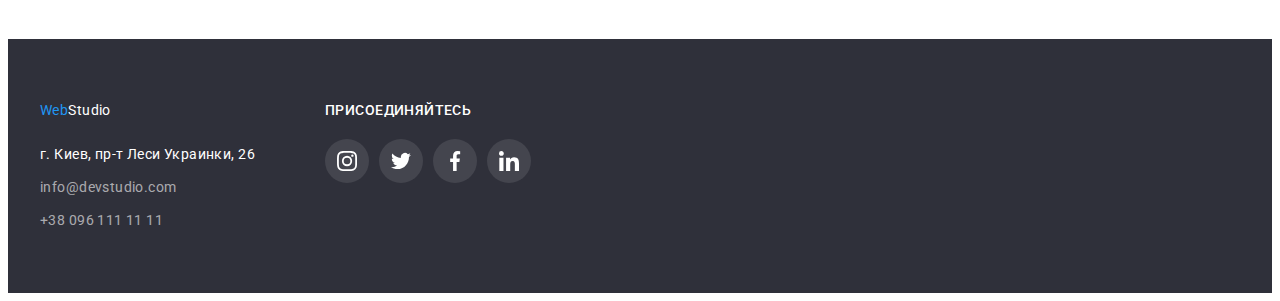
==== commit d65f4d6b: "добавляет черточки в навигации" ====
--- a/portfolio.html
+++ b/portfolio.html
@@ -22,7 +22,9 @@
                 <a href="#" lang="en" class="logo"><span>Web</span>Studio</a>
                 <ul class="site-nav list-no-style">
                     <li class="site-nav-item"><a href="./index.html" class="link">Студия</a></li>
-                    <li class="site-nav-item"><a href="./portfolio.html" class="link link-visited">Портфолио</a></li>
+                    <li class="site-nav-item"><a href="./portfolio.html" class="link link-visited">Портфолио</a>
+                        <div class="site-nav-underline"></div>
+                    </li>
                     <li class="site-nav-item"><a href="#" class="link">Контакты</a></li>
                 </ul>
             </nav>
@@ -157,28 +159,28 @@
                 <p class="footer-links-title">присоединяйтесь</p>
                 <ul class="list-no-style commands-list-icon">
                     <li class="commands-icon">
-                        <a href="#" class="footer-list-icons">
+                        <a href="#" class="footer-list-icons" aria-label="instagram">
                             <svg class="icon-svg">
                                 <use href="./images/decoration/icons/symbol-defs.svg#icon-instagram"></use>
                             </svg>
                         </a>
                     </li>
                     <li class="commands-icon">
-                        <a href="#" class="footer-list-icons">
+                        <a href="#" class="footer-list-icons" aria-label="twitter">
                             <svg class="icon-svg">
                                 <use href="./images/decoration/icons/symbol-defs.svg#icon-twitter"></use>
                             </svg>
                         </a>
                     </li>
                     <li class="commands-icon">
-                        <a href="#" class="footer-list-icons">
+                        <a href="#" class="footer-list-icons" aria-label="facebook">
                             <svg class="icon-svg">
                                 <use href="./images/decoration/icons/symbol-defs.svg#icon-facebook"></use>
                             </svg>
                         </a>
                     </li>
                     <li class="commands-icon">
-                        <a href="#" class="footer-list-icons">
+                        <a href="#" class="footer-list-icons" aria-label="linkedin">
                             <svg class="icon-svg">
                                 <use href="./images/decoration/icons/symbol-defs.svg#icon-linkedin"></use>
                             </svg>
--- a/style/style.css
+++ b/style/style.css
@@ -57,6 +57,16 @@
   height: auto;
 }
 
+.visually-hidden {
+  position: absolute;
+  width: 1px;
+  height: 1px;
+  margin: -1px;
+  border: 0;
+  padding: 0;
+  clip: rect(0000);
+  overflow: hidden;
+}
 /* -------------------------/COMPONENTS------------------------- */
 
 /* -------------------------HEADER------------------------------ */
@@ -77,7 +87,20 @@
 }
 /* -----/header-components----- */
 /* ------site logo------ */
-.logo {
+.site-nav .site-nav-underline {
+  position: absolute;
+  bottom: 0;
+  width: 100%;
+  height: 4px;
+  background-color: var(--hover-color);
+  border-radius: 2px;
+}
+
+.site-nav .site-nav-item {
+  position: relative;
+}
+
+.header-main .logo {
   margin-right: 93px;
   font-family: var(--logo-faily);
   font-weight: 700;
@@ -125,6 +148,7 @@
   display: inline-flex;
   align-items: center;
   color: var(--text-color);
+  fill: currentColor;
 }
 
 .contacts-nav a:hover,
@@ -135,12 +159,13 @@
 
 .contacts-icon {
   margin-right: 10px;
-  fill: currentColor;
-}
+}
+
 .icon-envelope {
   width: 16px;
   height: 12px;
 }
+
 .icon-smartphone {
   width: 10px;
   height: 16px;
@@ -190,7 +215,7 @@
   border-radius: 4px;
   box-shadow: 0px 4px 4px rgba(0, 0, 0, 0.15);
   border-color: transparent;
-
+  cursor: pointer;
   font-weight: 700;
   font-size: 16px;
   line-height: 1.88;
@@ -322,18 +347,19 @@
   height: 44px;
   border-radius: 50%;
   color: var(--icons-color);
+  fill: currentColor;
 }
 
 .commands-icon a:hover,
 .commands-icon a:focus,
 .commands-icon a:active {
   background-color: var(--hover-color);
-  color: var(--color-white);
-}
+  fill: var(--color-white);
+}
+
 .commands-icon .icon-svg {
   width: 20px;
   height: 20px;
-  fill: currentColor;
 }
 
 /* -----clients----- */
@@ -356,6 +382,7 @@
   border: 1px solid var(--icons-color);
   border-radius: 4px;
   color: var(--icons-color);
+  fill: currentColor;
 }
 
 .clients .clients-icon:hover,
@@ -365,9 +392,6 @@
   border-color: var(--hover-color);
 }
 
-.clients .clients-icon-svg {
-  fill: currentColor;
-}
 /* -------------------------/STUDIO------------------------------- */
 
 /* ------------------------PORTFOLIO------------------------------ */
@@ -396,6 +420,7 @@
   font-size: 16px;
   line-height: 1.63;
   letter-spacing: 0.03em;
+  cursor: pointer;
   color: var(--title-color);
   background-color: var(--commands-background-color);
 }
